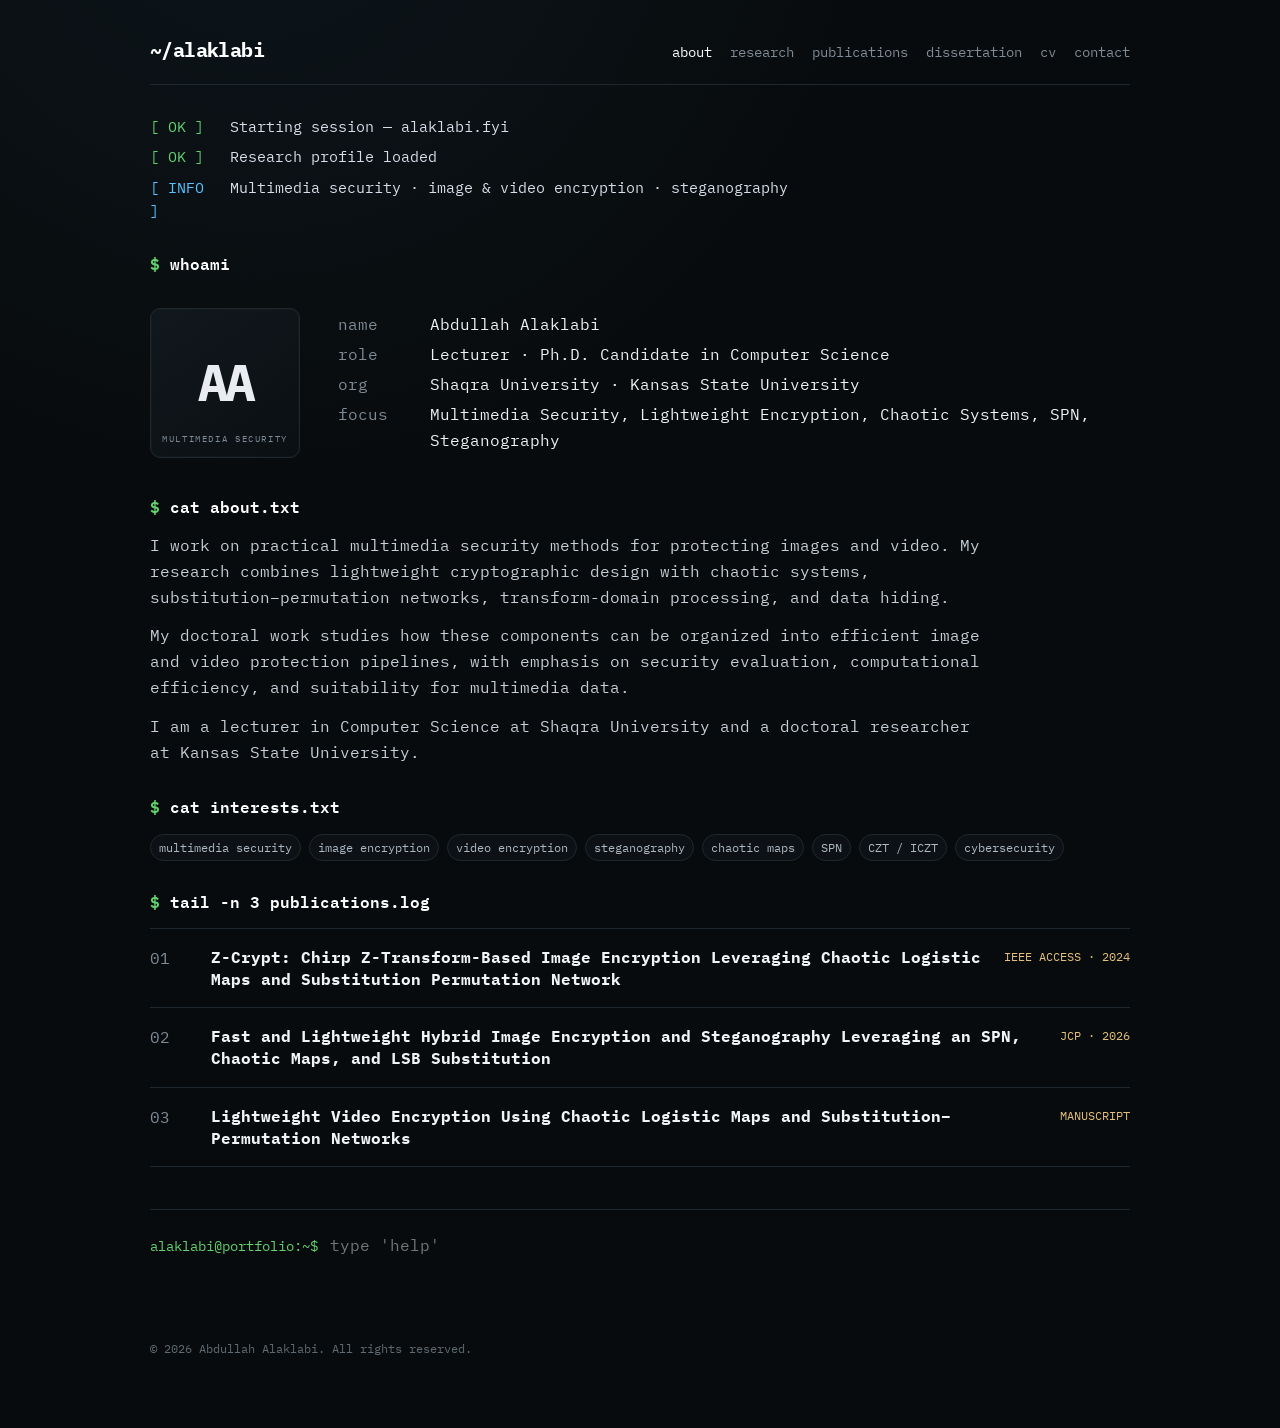
==== index.html @ 9cfd82d3 "Add files via upload" ====
<!doctype html><html lang="en"><head><meta charset="utf-8"><meta name="viewport" content="width=device-width,initial-scale=1"><meta name="description" content="Abdullah Alaklabi — multimedia security, image encryption, video encryption, steganography, chaotic systems, and SPN research."><meta name="theme-color" content="#080b0d"><title>Abdullah Alaklabi — Multimedia Security</title><link rel="preconnect" href="https://fonts.googleapis.com"><link rel="preconnect" href="https://fonts.gstatic.com" crossorigin><link href="https://fonts.googleapis.com/css2?family=IBM+Plex+Mono:wght@400;500;600;700&display=swap" rel="stylesheet"><link rel="stylesheet" href="style.css"></head><body><main class="shell"><header class="header"><a class="brand" href="index.html">~/alaklabi</a><nav class="nav"><a href="index.html">about</a><a href="research.html">research</a><a href="publications.html">publications</a><a href="dissertation.html">dissertation</a><a href="cv.html">cv</a><a href="contact.html">contact</a></nav></header><section class="terminal">
<div class="status"><span class="ok">[ OK ]</span><span>Starting session — alaklabi.fyi</span></div>
<div class="status"><span class="ok">[ OK ]</span><span>Research profile loaded</span></div>
<div class="status"><span class="info">[ INFO ]</span><span>Multimedia security · image & video encryption · steganography</span></div>
<div class="prompt">whoami</div>
<div class="profile"><div class="avatar" aria-label="Abdullah Alaklabi monogram"></div><dl class="kv"><dt>name</dt><dd>Abdullah Alaklabi</dd><dt>role</dt><dd>Lecturer · Ph.D. Candidate in Computer Science</dd><dt>org</dt><dd>Shaqra University · Kansas State University</dd><dt>focus</dt><dd>Multimedia Security, Lightweight Encryption, Chaotic Systems, SPN, Steganography</dd></dl></div>
<div class="prompt">cat about.txt</div>
<div class="copy"><p>I work on practical multimedia security methods for protecting images and video. My research combines lightweight cryptographic design with chaotic systems, substitution–permutation networks, transform-domain processing, and data hiding.</p><p>My doctoral work studies how these components can be organized into efficient image and video protection pipelines, with emphasis on security evaluation, computational efficiency, and suitability for multimedia data.</p><p>I am a lecturer in Computer Science at Shaqra University and a doctoral researcher at Kansas State University.</p></div>
<div class="prompt">cat interests.txt</div><div class="tags"><span class="tag">multimedia security</span><span class="tag">image encryption</span><span class="tag">video encryption</span><span class="tag">steganography</span><span class="tag">chaotic maps</span><span class="tag">SPN</span><span class="tag">CZT / ICZT</span><span class="tag">cybersecurity</span></div>
<div class="prompt">tail -n 3 publications.log</div>
<div class="cards">
<div class="card"><div class="card-head" tabindex="0"><span class="card-num">01</span><span class="card-title">Z-Crypt: Chirp Z-Transform-Based Image Encryption Leveraging Chaotic Logistic Maps and Substitution Permutation Network</span><span class="card-meta">IEEE ACCESS · 2024</span></div></div>
<div class="card"><div class="card-head" tabindex="0"><span class="card-num">02</span><span class="card-title">Fast and Lightweight Hybrid Image Encryption and Steganography Leveraging an SPN, Chaotic Maps, and LSB Substitution</span><span class="card-meta">JCP · 2026</span></div></div>
<div class="card"><div class="card-head" tabindex="0"><span class="card-num">03</span><span class="card-title">Lightweight Video Encryption Using Chaotic Logistic Maps and Substitution–Permutation Networks</span><span class="card-meta">MANUSCRIPT</span></div></div>
</div>
</section><div class="cmdline"><span class="cmd-prefix">alaklabi@portfolio:~$</span><input id="terminal-input" autocomplete="off" spellcheck="false" aria-label="Terminal command" placeholder="type 'help'"></div><div id="terminal-output" class="cmd-output"></div><footer class="footer">© 2026 Abdullah Alaklabi. All rights reserved.</footer></main><script src="script.js"></script></body></html>
---- style.css ----
:root {
  --bg: #080b0d;
  --panel: #0d1115;
  --panel-2: #11171b;
  --text: #d8dee9;
  --muted: #7f8b96;
  --line: #20282f;
  --green: #62d26f;
  --cyan: #59c2ff;
  --amber: #e5c07b;
  --red: #ef6b73;
  --max: 980px;
}
* { box-sizing: border-box; }
html { scroll-behavior: smooth; }
body {
  margin: 0;
  background: radial-gradient(circle at 20% -10%, rgba(89,194,255,.06), transparent 34%), var(--bg);
  color: var(--text);
  font-family: "IBM Plex Mono", "SFMono-Regular", Consolas, "Liberation Mono", monospace;
  line-height: 1.62;
  min-height: 100vh;
}
a { color: var(--cyan); text-decoration: none; }
a:hover { text-decoration: underline; }
.shell { width: min(var(--max), calc(100% - 40px)); margin: 0 auto; padding: 34px 0 70px; }
.header { display: flex; align-items: baseline; justify-content: space-between; gap: 24px; border-bottom: 1px solid var(--line); padding-bottom: 18px; }
.brand { font-size: 1.22rem; font-weight: 700; color: #fff; letter-spacing: -.03em; }
.nav { display: flex; flex-wrap: wrap; gap: 10px 18px; font-size: .9rem; }
.nav a { color: var(--muted); }
.nav a.active, .nav a:hover { color: #fff; text-decoration: none; }
.terminal { margin-top: 30px; }
.status { display: grid; grid-template-columns: 70px 1fr; gap: 10px; margin: 7px 0; font-size: .91rem; }
.ok { color: var(--green); }
.info { color: var(--cyan); }
.warn { color: var(--amber); }
.prompt { margin: 28px 0 13px; color: #fff; font-weight: 600; }
.prompt::before { content: "$ "; color: var(--green); }
.profile { display: grid; grid-template-columns: 160px 1fr; gap: 28px; align-items: center; padding: 18px 0 8px; }
.avatar { width: 150px; height: 150px; border: 1px solid var(--line); border-radius: 10px; display:grid; place-items:center; background: linear-gradient(145deg,#11181d,#0a0f12); box-shadow: inset 0 0 0 1px rgba(255,255,255,.02); position: relative; overflow:hidden; }
.avatar::before { content:"AA"; font-size: 3.2rem; font-weight: 800; color: #e9edf2; letter-spacing:-.08em; }
.avatar::after { content:"MULTIMEDIA SECURITY"; position:absolute; bottom:10px; left:0; right:0; text-align:center; color:var(--muted); font-size:.56rem; letter-spacing:.18em; }
.kv { display:grid; grid-template-columns: 78px 1fr; gap: 4px 14px; margin:0; }
.kv dt { color: var(--muted); }
.kv dd { margin:0; color:#eef2f5; }
.copy { max-width: 830px; color:#c6ced6; }
.copy p { margin: 0 0 13px; }
.tags { display:flex; flex-wrap:wrap; gap:8px; margin-top: 14px; }
.tag { border:1px solid var(--line); background:var(--panel); padding:3px 8px; border-radius:999px; color:#aeb8c2; font-size:.75rem; }
.cards { border-top:1px solid var(--line); margin-top:10px; }
.card { border-bottom:1px solid var(--line); padding:17px 0; }
.card-head { display:grid; grid-template-columns:45px 1fr auto; gap:16px; align-items:start; cursor:pointer; }
.card-num { color:var(--muted); }
.card-title { color:#f1f4f7; font-weight:650; line-height:1.38; }
.card-meta { text-align:right; color:var(--amber); font-size:.78rem; white-space:nowrap; }
.card-extra { display:none; margin:13px 0 0 61px; color:#aeb8c2; max-width:760px; }
.card.open .card-extra { display:block; }
.card-extra .links { margin-top:10px; display:flex; gap:16px; flex-wrap:wrap; }
.chev { color:var(--muted); margin-left:7px; }
.thesis-grid { display:grid; grid-template-columns: repeat(2, minmax(0,1fr)); gap:12px; }
.module { border:1px solid var(--line); background:linear-gradient(180deg,var(--panel),rgba(13,17,21,.55)); padding:15px; border-radius:8px; }
.module b { color:#eef2f5; }
.module small { display:block; color:var(--muted); margin-top:5px; }
.timeline { border-left:1px solid var(--line); margin: 13px 0 0 8px; padding-left:19px; }
.timeline-item { position:relative; margin:0 0 18px; }
.timeline-item::before { content:""; position:absolute; left:-24px; top:.6em; width:8px; height:8px; border-radius:50%; background:var(--green); box-shadow:0 0 0 4px var(--bg); }
.timeline-item .year { color:var(--amber); font-size:.8rem; }
.cmdline { display:flex; gap:10px; align-items:center; margin-top:42px; border-top:1px solid var(--line); padding-top:22px; }
.cmd-prefix { color:var(--green); white-space:nowrap; font-size:.9rem; }
.cmdline input { flex:1; min-width:0; border:0; outline:0; background:transparent; color:#fff; font:inherit; caret-color:var(--green); }
.cmd-output { min-height:30px; margin-top:12px; color:var(--muted); white-space:pre-wrap; font-size:.88rem; }
.footer { color:#5f6a72; margin-top:36px; font-size:.78rem; }
.accent { color:var(--green); }
.muted { color:var(--muted); }
.hero-title { font-size:clamp(1.5rem,4vw,2.45rem); line-height:1.2; letter-spacing:-.045em; color:#f5f7f9; margin:9px 0 16px; }
.hero-title span { color:var(--green); }
hr { border:0; border-top:1px solid var(--line); margin:25px 0; }
@media (max-width:720px) {
  .shell { width:min(100% - 28px,var(--max)); padding-top:22px; }
  .header { align-items:flex-start; flex-direction:column; gap:11px; }
  .profile { grid-template-columns:1fr; }
  .avatar { width:120px; height:120px; }
  .avatar::before { font-size:2.6rem; }
  .card-head { grid-template-columns:34px 1fr; }
  .card-meta { grid-column:2; text-align:left; }
  .card-extra { margin-left:50px; }
  .thesis-grid { grid-template-columns:1fr; }
  .cmd-prefix { display:none; }
}
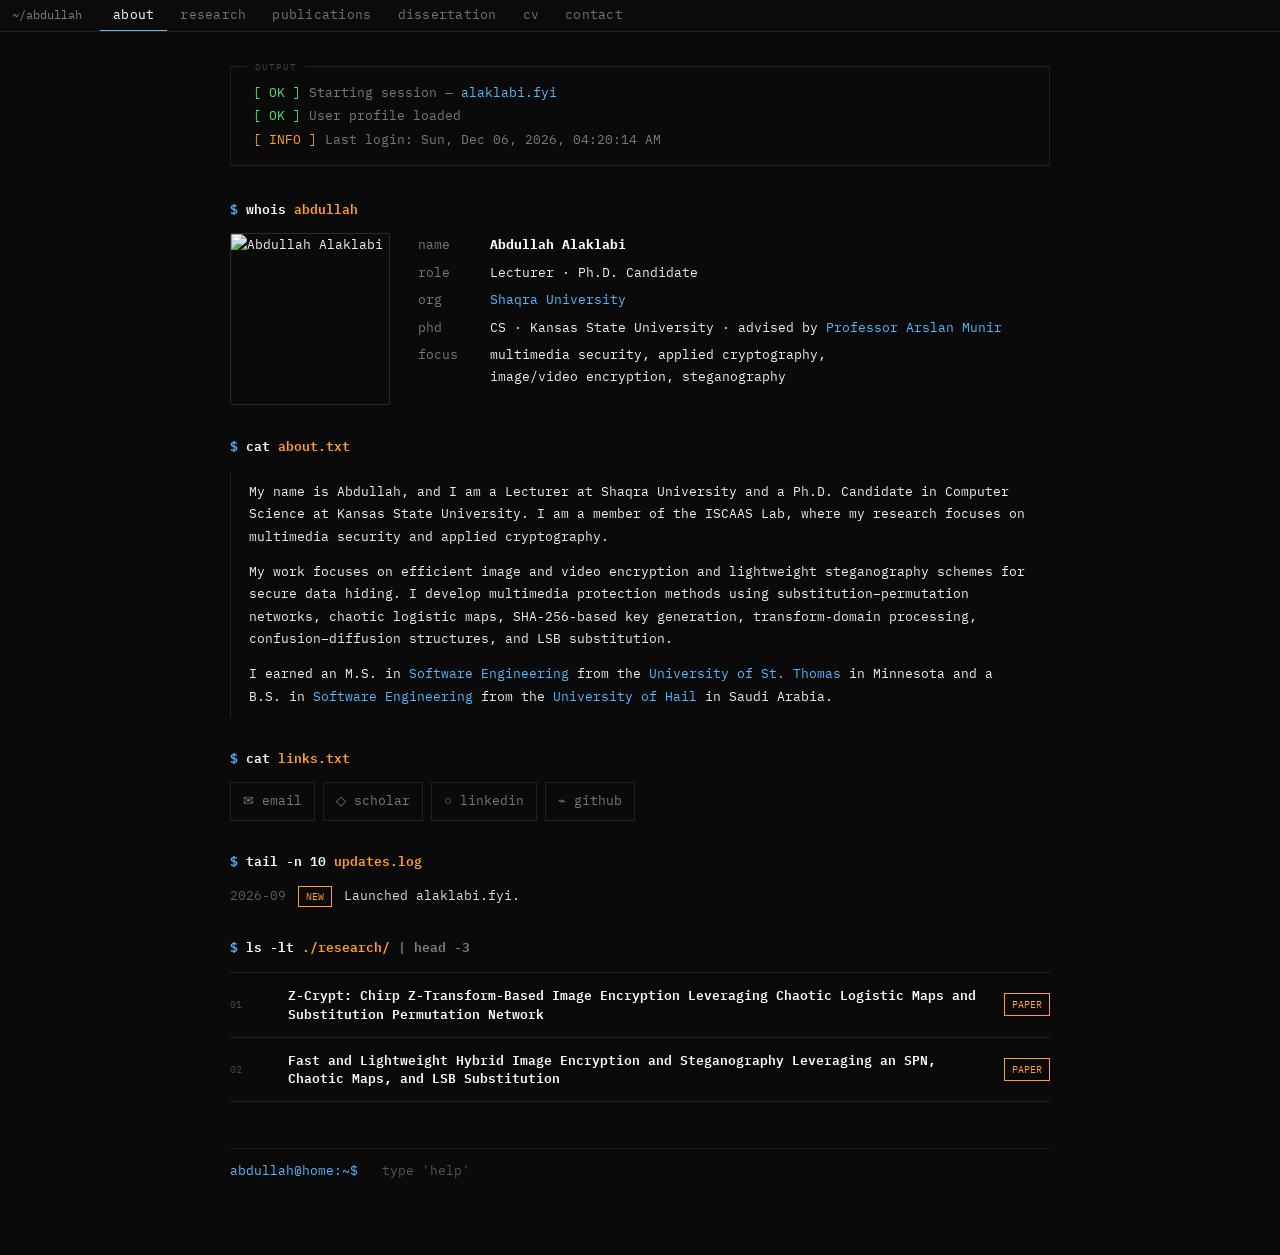
==== commit f129f6c0: "Add files via upload" ====
--- a/index.html
+++ b/index.html
@@ -1,16 +1,15 @@
-<!doctype html><html lang="en"><head><meta charset="utf-8"><meta name="viewport" content="width=device-width,initial-scale=1"><meta name="description" content="Abdullah Alaklabi — multimedia security, image encryption, video encryption, steganography, chaotic systems, and SPN research."><meta name="theme-color" content="#080b0d"><title>Abdullah Alaklabi — Multimedia Security</title><link rel="preconnect" href="https://fonts.googleapis.com"><link rel="preconnect" href="https://fonts.gstatic.com" crossorigin><link href="https://fonts.googleapis.com/css2?family=IBM+Plex+Mono:wght@400;500;600;700&display=swap" rel="stylesheet"><link rel="stylesheet" href="style.css"></head><body><main class="shell"><header class="header"><a class="brand" href="index.html">~/alaklabi</a><nav class="nav"><a href="index.html">about</a><a href="research.html">research</a><a href="publications.html">publications</a><a href="dissertation.html">dissertation</a><a href="cv.html">cv</a><a href="contact.html">contact</a></nav></header><section class="terminal">
-<div class="status"><span class="ok">[ OK ]</span><span>Starting session — alaklabi.fyi</span></div>
-<div class="status"><span class="ok">[ OK ]</span><span>Research profile loaded</span></div>
-<div class="status"><span class="info">[ INFO ]</span><span>Multimedia security · image & video encryption · steganography</span></div>
-<div class="prompt">whoami</div>
-<div class="profile"><div class="avatar" aria-label="Abdullah Alaklabi monogram"></div><dl class="kv"><dt>name</dt><dd>Abdullah Alaklabi</dd><dt>role</dt><dd>Lecturer · Ph.D. Candidate in Computer Science</dd><dt>org</dt><dd>Shaqra University · Kansas State University</dd><dt>focus</dt><dd>Multimedia Security, Lightweight Encryption, Chaotic Systems, SPN, Steganography</dd></dl></div>
-<div class="prompt">cat about.txt</div>
-<div class="copy"><p>I work on practical multimedia security methods for protecting images and video. My research combines lightweight cryptographic design with chaotic systems, substitution–permutation networks, transform-domain processing, and data hiding.</p><p>My doctoral work studies how these components can be organized into efficient image and video protection pipelines, with emphasis on security evaluation, computational efficiency, and suitability for multimedia data.</p><p>I am a lecturer in Computer Science at Shaqra University and a doctoral researcher at Kansas State University.</p></div>
-<div class="prompt">cat interests.txt</div><div class="tags"><span class="tag">multimedia security</span><span class="tag">image encryption</span><span class="tag">video encryption</span><span class="tag">steganography</span><span class="tag">chaotic maps</span><span class="tag">SPN</span><span class="tag">CZT / ICZT</span><span class="tag">cybersecurity</span></div>
-<div class="prompt">tail -n 3 publications.log</div>
-<div class="cards">
-<div class="card"><div class="card-head" tabindex="0"><span class="card-num">01</span><span class="card-title">Z-Crypt: Chirp Z-Transform-Based Image Encryption Leveraging Chaotic Logistic Maps and Substitution Permutation Network</span><span class="card-meta">IEEE ACCESS · 2024</span></div></div>
-<div class="card"><div class="card-head" tabindex="0"><span class="card-num">02</span><span class="card-title">Fast and Lightweight Hybrid Image Encryption and Steganography Leveraging an SPN, Chaotic Maps, and LSB Substitution</span><span class="card-meta">JCP · 2026</span></div></div>
-<div class="card"><div class="card-head" tabindex="0"><span class="card-num">03</span><span class="card-title">Lightweight Video Encryption Using Chaotic Logistic Maps and Substitution–Permutation Networks</span><span class="card-meta">MANUSCRIPT</span></div></div>
-</div>
-</section><div class="cmdline"><span class="cmd-prefix">alaklabi@portfolio:~$</span><input id="terminal-input" autocomplete="off" spellcheck="false" aria-label="Terminal command" placeholder="type 'help'"></div><div id="terminal-output" class="cmd-output"></div><footer class="footer">© 2026 Abdullah Alaklabi. All rights reserved.</footer></main><script src="script.js"></script></body></html>+<!doctype html><html lang="en"><head><meta charset="utf-8"><meta name="viewport" content="width=device-width,initial-scale=1"><meta name="description" content="Abdullah Alaklabi — multimedia security and applied cryptography"><title>Abdullah Alaklabi</title><link rel="preconnect" href="https://fonts.googleapis.com"><link rel="preconnect" href="https://fonts.gstatic.com" crossorigin><link href="https://fonts.googleapis.com/css2?family=IBM+Plex+Mono:wght@400;500;600;700&display=swap" rel="stylesheet"><link rel="stylesheet" href="style.css"></head><body>
+<header class="topbar"><div class="topbar-inner"><a class="brand" href="index.html">~/abdullah</a><nav class="nav"><a href="index.html">about</a><a href="research.html">research</a><a href="publications.html">publications</a><a href="dissertation.html">dissertation</a><a href="cv.html">cv</a><a href="contact.html">contact</a></nav></div></header>
+<main class="page">
+<section class="output-box"><div class="output-label">OUTPUT</div><div><span class="ok">[ OK ]</span> Starting session — <a href="https://alaklabi.fyi">alaklabi.fyi</a></div><div><span class="ok">[ OK ]</span> User profile loaded</div><div><span class="info">[ INFO ]</span> Last login: <span data-last-login></span></div></section>
+<div class="prompt">whois <span class="orange">abdullah</span></div>
+<section class="whois"><img class="portrait" src="https://raw.githubusercontent.com/AbdullahAlaklabi1/AbdullahAlaklabi1.github.io/main/images/AbdullahAlaklabi.jpg" alt="Abdullah Alaklabi"><dl class="kv"><dt>name</dt><dd><strong>Abdullah Alaklabi</strong></dd><dt>role</dt><dd>Lecturer · Ph.D. Candidate</dd><dt>org</dt><dd><a href="https://www.su.edu.sa/en/colleges/college-computing-and-information-technology-shaqra/department-computer-science" target="_blank" rel="noopener">Shaqra University</a></dd><dt>phd</dt><dd>CS · Kansas State University · advised by <a href="https://munir.iscaaslab.com/" target="_blank" rel="noopener">Professor Arslan Munir</a></dd><dt>focus</dt><dd>multimedia security, applied cryptography,<br>image/video encryption, steganography</dd></dl></section>
+<div class="prompt">cat <span class="orange">about.txt</span></div>
+<section class="text-block"><p>My name is Abdullah, and I am a Lecturer at Shaqra University and a Ph.D. Candidate in Computer Science at Kansas State University. I am a member of the ISCAAS Lab, where my research focuses on multimedia security and applied cryptography.</p><p>My work focuses on efficient image and video encryption and lightweight steganography schemes for secure data hiding. I develop multimedia protection methods using substitution–permutation networks, chaotic logistic maps, SHA-256-based key generation, transform-domain processing, confusion–diffusion structures, and LSB substitution.</p><p>I earned an M.S. in <a href="https://software.stthomas.edu/degree/masters/software-engineering/" target="_blank" rel="noopener">Software Engineering</a> from the <a href="https://www.stthomas.edu/" target="_blank" rel="noopener">University of St. Thomas</a> in Minnesota and a B.S. in <a href="https://www.uoh.edu.sa/en/Colleges/C-S-Engineering/Pages/CollegeDepartmentDetails.aspx?sid=3" target="_blank" rel="noopener">Software Engineering</a> from the <a href="https://www.uoh.edu.sa/En/Pages/Home.aspx" target="_blank" rel="noopener">University of Hail</a> in Saudi Arabia.</p></section>
+<div class="prompt">cat <span class="orange">links.txt</span></div>
+<section class="link-buttons"><a href="mailto:alaklabi1@ksu.edu">✉ email</a><a href="https://scholar.google.com/citations?user=vVHuv7kAAAAJ&hl=en" target="_blank" rel="noopener">◇ scholar</a><a href="https://www.linkedin.com/in/abdullah-alaklabi-559195176/" target="_blank" rel="noopener">○ linkedin</a><a href="https://github.com/AbdullahAlaklabi1" target="_blank" rel="noopener">⌁ github</a></section>
+<div class="prompt">tail -n 10 <span class="orange">updates.log</span></div><section class="mini-log"><span class="date">2026-09</span><span class="badge">NEW</span><span>Launched alaklabi.fyi.</span></section>
+<div class="prompt">ls -lt <span class="orange">./research/</span> <span class="muted">| head -3</span></div>
+<section class="publication-list"><article class="pub"><div class="pub-num">01</div><div class="pub-title">Z-Crypt: Chirp Z-Transform-Based Image Encryption Leveraging Chaotic Logistic Maps and Substitution Permutation Network</div><a class="paper-link" href="https://ieeexplore.ieee.org/document/10662917" target="_blank" rel="noopener">PAPER</a></article><article class="pub"><div class="pub-num">02</div><div class="pub-title">Fast and Lightweight Hybrid Image Encryption and Steganography Leveraging an SPN, Chaotic Maps, and LSB Substitution</div><a class="paper-link" href="https://www.mdpi.com/2624-800X/6/1/31" target="_blank" rel="noopener">PAPER</a></article></section>
+<div class="terminal-footer"><span class="host">abdullah@home:~$</span>&nbsp;&nbsp; type 'help'</div>
+</main><script src="script.js"></script></body></html>
--- a/style.css
+++ b/style.css
@@ -1,89 +1,43 @@
-:root {
-  --bg: #080b0d;
-  --panel: #0d1115;
-  --panel-2: #11171b;
-  --text: #d8dee9;
-  --muted: #7f8b96;
-  --line: #20282f;
-  --green: #62d26f;
-  --cyan: #59c2ff;
-  --amber: #e5c07b;
-  --red: #ef6b73;
-  --max: 980px;
+:root{
+  --bg:#0a0a0a;
+  --panel:#0b0b0b;
+  --text:#f1f1f1;
+  --muted:#6e7781;
+  --line:#232323;
+  --blue:#55b8ff;
+  --green:#59e06d;
+  --orange:#ff9d2e;
+  --max:820px;
 }
-* { box-sizing: border-box; }
-html { scroll-behavior: smooth; }
-body {
-  margin: 0;
-  background: radial-gradient(circle at 20% -10%, rgba(89,194,255,.06), transparent 34%), var(--bg);
-  color: var(--text);
-  font-family: "IBM Plex Mono", "SFMono-Regular", Consolas, "Liberation Mono", monospace;
-  line-height: 1.62;
-  min-height: 100vh;
+*{box-sizing:border-box}
+html{background:var(--bg);scroll-behavior:smooth}
+body{margin:0;background:var(--bg);color:var(--text);font-family:"IBM Plex Mono",Consolas,"Liberation Mono",monospace;font-size:13px;line-height:1.72}
+a{color:var(--blue);text-decoration:none}a:hover{text-decoration:underline}
+.topbar{height:32px;border-bottom:1px solid #202020;background:#0b0b0b;position:sticky;top:0;z-index:10}
+.topbar-inner{height:100%;width:min(100%,1500px);margin:0 auto;display:flex;align-items:center;padding:0 12px}
+.brand{color:#777f87;margin-right:18px;white-space:nowrap;font-size:12px}
+.nav{display:flex;height:100%;align-items:stretch;gap:0;overflow-x:auto}
+.nav a{display:flex;align-items:center;color:#6f757c;padding:0 13px;border-bottom:1px solid transparent;letter-spacing:.02em;white-space:nowrap}
+.nav a.active{color:#fff;border-bottom-color:#71bcef}.nav a:hover{color:#fff;text-decoration:none}
+.page{width:min(var(--max),calc(100% - 34px));margin:34px auto 72px}
+.output-box{position:relative;border:1px solid var(--line);background:#0a0a0a;padding:14px 22px 13px;margin-bottom:32px;color:#737b84}
+.output-box>div:not(.output-label){margin:1px 0}.output-label{position:absolute;top:-8px;left:16px;background:var(--bg);padding:0 8px;font-size:9px;color:#3e4348;letter-spacing:.22em}
+.ok{color:var(--green)}.info{color:var(--orange)}
+.prompt{margin:29px 0 13px;color:#fff;font-weight:600}.prompt::before{content:"$ ";color:var(--blue)}
+.orange{color:var(--orange)}
+.whois{display:grid;grid-template-columns:160px 1fr;gap:28px;align-items:start;margin-bottom:30px}
+.portrait{width:160px;height:172px;object-fit:cover;border:1px solid #2b2b2b;border-radius:2px}
+.kv{display:grid;grid-template-columns:58px 1fr;gap:5px 14px;margin:0;padding-top:1px}.kv dt{color:#717984}.kv dd{margin:0;color:#f0f0f0}.kv strong{color:#fff}
+.text-block{border-left:1px solid #252525;padding:10px 18px;color:#efefef}.text-block p{margin:0 0 13px}.text-block p:last-child{margin-bottom:0}
+.link-buttons{display:flex;flex-wrap:wrap;gap:8px}.link-buttons a{border:1px solid #202020;color:#747b82;padding:7px 12px}.link-buttons a:hover{border-color:#3b3b3b;color:#fff;text-decoration:none}
+.mini-log{display:flex;align-items:center;gap:12px;color:#dcdcdc}.mini-log .date{color:#555e66}.badge{border:1px solid var(--orange);color:var(--orange);padding:1px 7px;font-size:10px}
+.project-list,.contact-list,.publication-list{border-top:1px solid var(--line)}
+.project{display:grid;grid-template-columns:44px 1fr auto;gap:14px;align-items:center;padding:12px 0;border-bottom:1px solid var(--line);position:relative}.project:after{content:"▸";position:absolute;right:2px;top:7px;color:#41464b;font-size:10px}.project-num{color:#42484e;font-size:10px}.project-title{font-weight:600;color:#fff;line-height:1.45}.project-meta{text-align:right;color:var(--orange);font-size:10px;white-space:nowrap}.project-tags{grid-column:2/4;display:flex;gap:5px;justify-content:flex-end}.project-tags span{border:1px solid var(--orange);color:var(--orange);padding:1px 6px;font-size:9px}
+.pub{display:grid;grid-template-columns:44px 1fr auto;gap:14px;align-items:center;padding:13px 0;border-bottom:1px solid var(--line)}.pub-num{color:#42484e;font-size:10px}.pub-title{color:#fff;font-weight:600;line-height:1.45}.paper-link{color:var(--orange);border:1px solid var(--orange);padding:2px 7px;font-size:10px;white-space:nowrap}.paper-link:hover{background:#16100a;text-decoration:none}
+.contact-row{display:grid;grid-template-columns:44px 120px 1fr 18px;border-bottom:1px solid var(--line);align-items:center;min-height:48px}.contact-row>div{padding:9px 14px}.contact-row .num{color:#42484e;font-size:10px;border-right:1px solid var(--line)}.contact-row .label{color:#6f7780;border-right:1px solid var(--line)}.contact-row .value{color:#fff}.contact-row .arrow{color:#4a4f54;text-align:right;padding-right:0}
+.cv-list{border-left:1px solid #252525;padding-left:18px}.cv-item{margin-bottom:17px}.cv-date{color:var(--orange);font-size:10px}.muted{color:#777f87}.skills{display:flex;flex-wrap:wrap;gap:7px}.skills span{border:1px solid #222;padding:3px 7px;color:#8a929a}
+.terminal-footer{border-top:1px solid #1c1c1c;margin-top:46px;padding-top:11px;color:#50565c}.terminal-footer .host{color:var(--blue)}
+.empty-space{min-height:520px}
+@media(max-width:700px){
+  body{font-size:12px}.page{width:min(100% - 24px,var(--max));margin-top:24px}.whois{grid-template-columns:1fr}.portrait{width:145px;height:158px}.project,.pub{grid-template-columns:32px 1fr}.project-meta,.paper-link{grid-column:2;text-align:left;justify-self:start}.project-tags{grid-column:2;justify-content:flex-start}.contact-row{grid-template-columns:34px 92px 1fr 12px}.nav a{padding:0 10px}
 }
-a { color: var(--cyan); text-decoration: none; }
-a:hover { text-decoration: underline; }
-.shell { width: min(var(--max), calc(100% - 40px)); margin: 0 auto; padding: 34px 0 70px; }
-.header { display: flex; align-items: baseline; justify-content: space-between; gap: 24px; border-bottom: 1px solid var(--line); padding-bottom: 18px; }
-.brand { font-size: 1.22rem; font-weight: 700; color: #fff; letter-spacing: -.03em; }
-.nav { display: flex; flex-wrap: wrap; gap: 10px 18px; font-size: .9rem; }
-.nav a { color: var(--muted); }
-.nav a.active, .nav a:hover { color: #fff; text-decoration: none; }
-.terminal { margin-top: 30px; }
-.status { display: grid; grid-template-columns: 70px 1fr; gap: 10px; margin: 7px 0; font-size: .91rem; }
-.ok { color: var(--green); }
-.info { color: var(--cyan); }
-.warn { color: var(--amber); }
-.prompt { margin: 28px 0 13px; color: #fff; font-weight: 600; }
-.prompt::before { content: "$ "; color: var(--green); }
-.profile { display: grid; grid-template-columns: 160px 1fr; gap: 28px; align-items: center; padding: 18px 0 8px; }
-.avatar { width: 150px; height: 150px; border: 1px solid var(--line); border-radius: 10px; display:grid; place-items:center; background: linear-gradient(145deg,#11181d,#0a0f12); box-shadow: inset 0 0 0 1px rgba(255,255,255,.02); position: relative; overflow:hidden; }
-.avatar::before { content:"AA"; font-size: 3.2rem; font-weight: 800; color: #e9edf2; letter-spacing:-.08em; }
-.avatar::after { content:"MULTIMEDIA SECURITY"; position:absolute; bottom:10px; left:0; right:0; text-align:center; color:var(--muted); font-size:.56rem; letter-spacing:.18em; }
-.kv { display:grid; grid-template-columns: 78px 1fr; gap: 4px 14px; margin:0; }
-.kv dt { color: var(--muted); }
-.kv dd { margin:0; color:#eef2f5; }
-.copy { max-width: 830px; color:#c6ced6; }
-.copy p { margin: 0 0 13px; }
-.tags { display:flex; flex-wrap:wrap; gap:8px; margin-top: 14px; }
-.tag { border:1px solid var(--line); background:var(--panel); padding:3px 8px; border-radius:999px; color:#aeb8c2; font-size:.75rem; }
-.cards { border-top:1px solid var(--line); margin-top:10px; }
-.card { border-bottom:1px solid var(--line); padding:17px 0; }
-.card-head { display:grid; grid-template-columns:45px 1fr auto; gap:16px; align-items:start; cursor:pointer; }
-.card-num { color:var(--muted); }
-.card-title { color:#f1f4f7; font-weight:650; line-height:1.38; }
-.card-meta { text-align:right; color:var(--amber); font-size:.78rem; white-space:nowrap; }
-.card-extra { display:none; margin:13px 0 0 61px; color:#aeb8c2; max-width:760px; }
-.card.open .card-extra { display:block; }
-.card-extra .links { margin-top:10px; display:flex; gap:16px; flex-wrap:wrap; }
-.chev { color:var(--muted); margin-left:7px; }
-.thesis-grid { display:grid; grid-template-columns: repeat(2, minmax(0,1fr)); gap:12px; }
-.module { border:1px solid var(--line); background:linear-gradient(180deg,var(--panel),rgba(13,17,21,.55)); padding:15px; border-radius:8px; }
-.module b { color:#eef2f5; }
-.module small { display:block; color:var(--muted); margin-top:5px; }
-.timeline { border-left:1px solid var(--line); margin: 13px 0 0 8px; padding-left:19px; }
-.timeline-item { position:relative; margin:0 0 18px; }
-.timeline-item::before { content:""; position:absolute; left:-24px; top:.6em; width:8px; height:8px; border-radius:50%; background:var(--green); box-shadow:0 0 0 4px var(--bg); }
-.timeline-item .year { color:var(--amber); font-size:.8rem; }
-.cmdline { display:flex; gap:10px; align-items:center; margin-top:42px; border-top:1px solid var(--line); padding-top:22px; }
-.cmd-prefix { color:var(--green); white-space:nowrap; font-size:.9rem; }
-.cmdline input { flex:1; min-width:0; border:0; outline:0; background:transparent; color:#fff; font:inherit; caret-color:var(--green); }
-.cmd-output { min-height:30px; margin-top:12px; color:var(--muted); white-space:pre-wrap; font-size:.88rem; }
-.footer { color:#5f6a72; margin-top:36px; font-size:.78rem; }
-.accent { color:var(--green); }
-.muted { color:var(--muted); }
-.hero-title { font-size:clamp(1.5rem,4vw,2.45rem); line-height:1.2; letter-spacing:-.045em; color:#f5f7f9; margin:9px 0 16px; }
-.hero-title span { color:var(--green); }
-hr { border:0; border-top:1px solid var(--line); margin:25px 0; }
-@media (max-width:720px) {
-  .shell { width:min(100% - 28px,var(--max)); padding-top:22px; }
-  .header { align-items:flex-start; flex-direction:column; gap:11px; }
-  .profile { grid-template-columns:1fr; }
-  .avatar { width:120px; height:120px; }
-  .avatar::before { font-size:2.6rem; }
-  .card-head { grid-template-columns:34px 1fr; }
-  .card-meta { grid-column:2; text-align:left; }
-  .card-extra { margin-left:50px; }
-  .thesis-grid { grid-template-columns:1fr; }
-  .cmd-prefix { display:none; }
-}
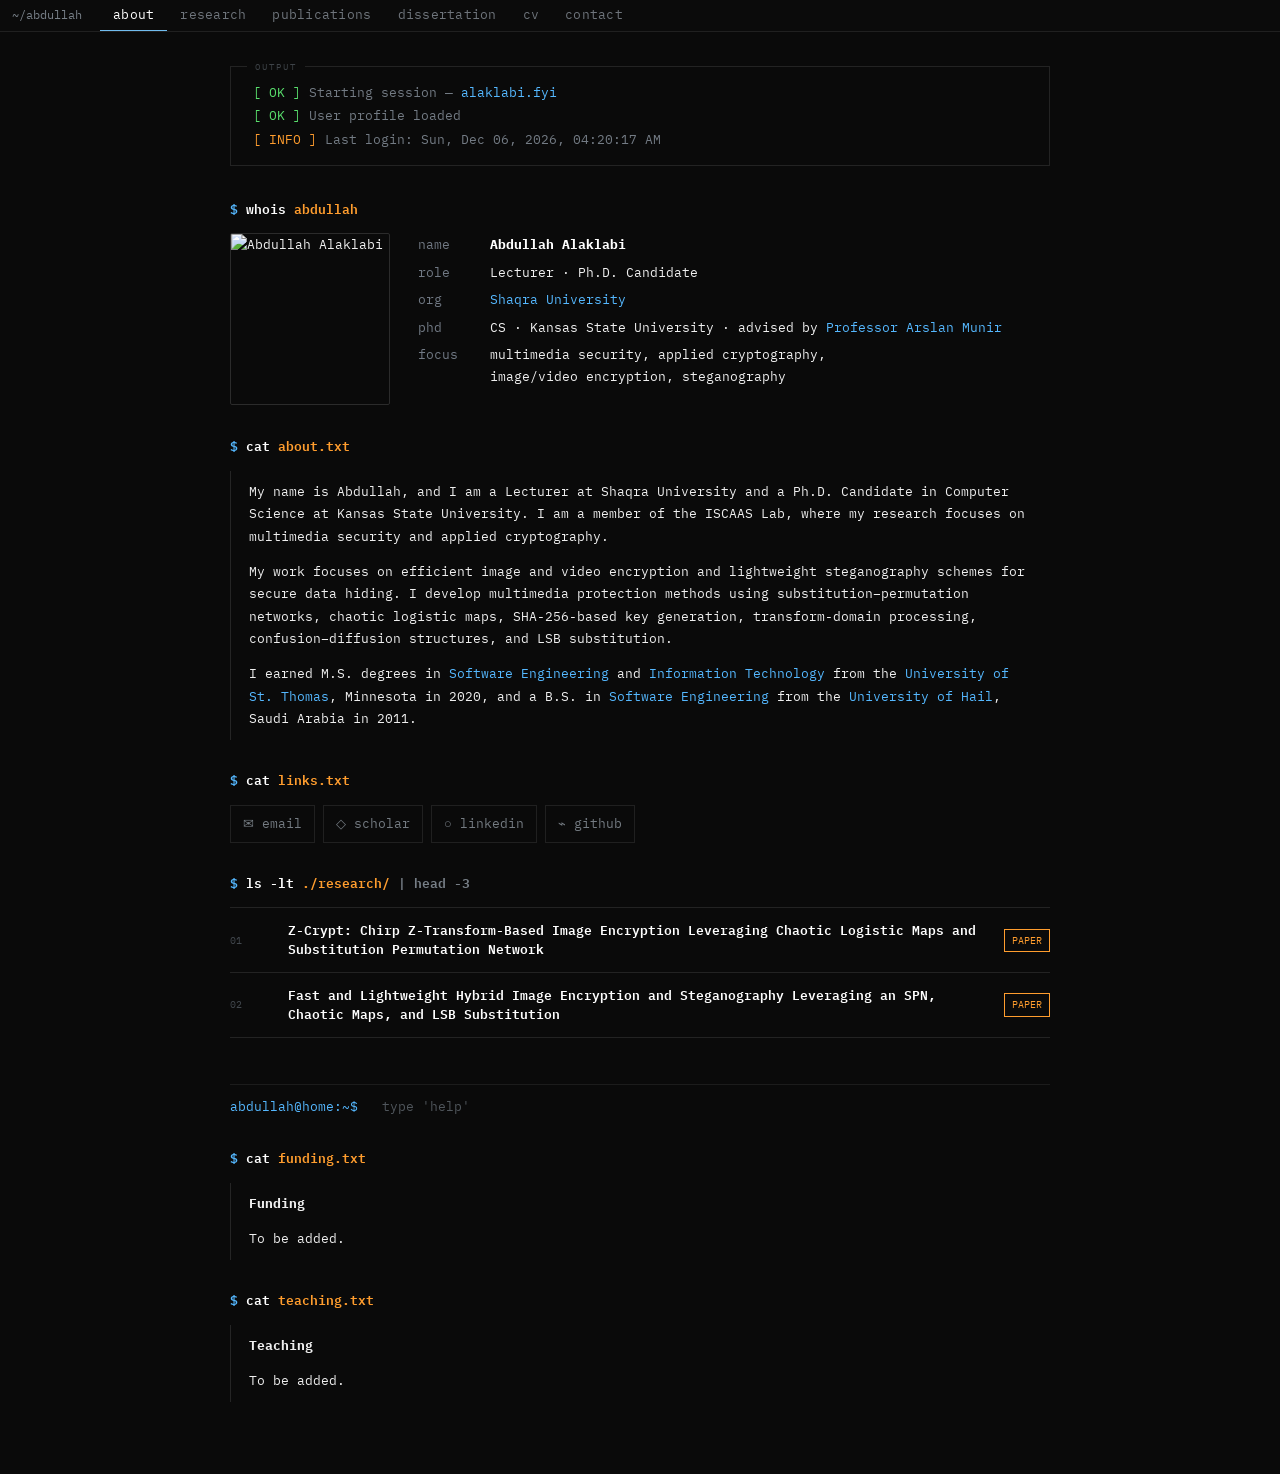
==== commit 85a173fa: "Add files via upload" ====
--- a/index.html
+++ b/index.html
@@ -5,11 +5,17 @@
 <div class="prompt">whois <span class="orange">abdullah</span></div>
 <section class="whois"><img class="portrait" src="https://raw.githubusercontent.com/AbdullahAlaklabi1/AbdullahAlaklabi1.github.io/main/images/AbdullahAlaklabi.jpg" alt="Abdullah Alaklabi"><dl class="kv"><dt>name</dt><dd><strong>Abdullah Alaklabi</strong></dd><dt>role</dt><dd>Lecturer · Ph.D. Candidate</dd><dt>org</dt><dd><a href="https://www.su.edu.sa/en/colleges/college-computing-and-information-technology-shaqra/department-computer-science" target="_blank" rel="noopener">Shaqra University</a></dd><dt>phd</dt><dd>CS · Kansas State University · advised by <a href="https://munir.iscaaslab.com/" target="_blank" rel="noopener">Professor Arslan Munir</a></dd><dt>focus</dt><dd>multimedia security, applied cryptography,<br>image/video encryption, steganography</dd></dl></section>
 <div class="prompt">cat <span class="orange">about.txt</span></div>
-<section class="text-block"><p>My name is Abdullah, and I am a Lecturer at Shaqra University and a Ph.D. Candidate in Computer Science at Kansas State University. I am a member of the ISCAAS Lab, where my research focuses on multimedia security and applied cryptography.</p><p>My work focuses on efficient image and video encryption and lightweight steganography schemes for secure data hiding. I develop multimedia protection methods using substitution–permutation networks, chaotic logistic maps, SHA-256-based key generation, transform-domain processing, confusion–diffusion structures, and LSB substitution.</p><p>I earned an M.S. in <a href="https://software.stthomas.edu/degree/masters/software-engineering/" target="_blank" rel="noopener">Software Engineering</a> from the <a href="https://www.stthomas.edu/" target="_blank" rel="noopener">University of St. Thomas</a> in Minnesota and a B.S. in <a href="https://www.uoh.edu.sa/en/Colleges/C-S-Engineering/Pages/CollegeDepartmentDetails.aspx?sid=3" target="_blank" rel="noopener">Software Engineering</a> from the <a href="https://www.uoh.edu.sa/En/Pages/Home.aspx" target="_blank" rel="noopener">University of Hail</a> in Saudi Arabia.</p></section>
+<section class="text-block"><p>My name is Abdullah, and I am a Lecturer at Shaqra University and a Ph.D. Candidate in Computer Science at Kansas State University. I am a member of the ISCAAS Lab, where my research focuses on multimedia security and applied cryptography.</p><p>My work focuses on efficient image and video encryption and lightweight steganography schemes for secure data hiding. I develop multimedia protection methods using substitution–permutation networks, chaotic logistic maps, SHA-256-based key generation, transform-domain processing, confusion–diffusion structures, and LSB substitution.</p><p>I earned M.S. degrees in <a href="https://software.stthomas.edu/degree/masters/software-engineering/?_gl=1*ioir1b*_gcl_au*NTA4MjYxNjU3LjE3NzA2NzIyNDk.*_ga*MTA1Mzk2OTc3Mi4xNzU3MDEwNzk2*_ga_B7VNHGCX7P*czE3NzU0OTc2MzgkbzMkZzEkdDE3NzU1MDAwNTAkajYwJGwwJGgw" target="_blank" rel="noopener">Software Engineering</a> and <a href="https://software.stthomas.edu/degree/masters/information-technology/?_gl=1*12x0dbr*_gcl_au*NTA4MjYxNjU3LjE3NzA2NzIyNDk.*_ga*MTA1Mzk2OTc3Mi4xNzU3MDEwNzk2*_ga_B7VNHGCX7P*czE3NzU0OTc2MzgkbzMkZzEkdDE3NzU1MDA2NjMkajYwJGwwJGgw" target="_blank" rel="noopener">Information Technology</a> from the <a href="https://www.stthomas.edu/?_gl=1*lhpvqq*_gcl_au*NTA4MjYxNjU3LjE3NzA2NzIyNDk.*_ga*MTA1Mzk2OTc3Mi4xNzU3MDEwNzk2*_ga_B7VNHGCX7P*czE3NzU0OTc2MzgkbzMkZzEkdDE3NzU0OTgzNDUkajYwJGwwJGgw" target="_blank" rel="noopener">University of St. Thomas</a>, Minnesota in 2020, and a B.S. in <a href="https://www.uoh.edu.sa/en/Colleges/C-S-Engineering/Pages/CollegeDepartmentDetails.aspx?sid=3" target="_blank" rel="noopener">Software Engineering</a> from the <a href="https://www.uoh.edu.sa/En/Pages/Home.aspx" target="_blank" rel="noopener">University of Hail</a>, Saudi Arabia in 2011.</p></section>
 <div class="prompt">cat <span class="orange">links.txt</span></div>
 <section class="link-buttons"><a href="mailto:alaklabi1@ksu.edu">✉ email</a><a href="https://scholar.google.com/citations?user=vVHuv7kAAAAJ&hl=en" target="_blank" rel="noopener">◇ scholar</a><a href="https://www.linkedin.com/in/abdullah-alaklabi-559195176/" target="_blank" rel="noopener">○ linkedin</a><a href="https://github.com/AbdullahAlaklabi1" target="_blank" rel="noopener">⌁ github</a></section>
-<div class="prompt">tail -n 10 <span class="orange">updates.log</span></div><section class="mini-log"><span class="date">2026-09</span><span class="badge">NEW</span><span>Launched alaklabi.fyi.</span></section>
+
 <div class="prompt">ls -lt <span class="orange">./research/</span> <span class="muted">| head -3</span></div>
 <section class="publication-list"><article class="pub"><div class="pub-num">01</div><div class="pub-title">Z-Crypt: Chirp Z-Transform-Based Image Encryption Leveraging Chaotic Logistic Maps and Substitution Permutation Network</div><a class="paper-link" href="https://ieeexplore.ieee.org/document/10662917" target="_blank" rel="noopener">PAPER</a></article><article class="pub"><div class="pub-num">02</div><div class="pub-title">Fast and Lightweight Hybrid Image Encryption and Steganography Leveraging an SPN, Chaotic Maps, and LSB Substitution</div><a class="paper-link" href="https://www.mdpi.com/2624-800X/6/1/31" target="_blank" rel="noopener">PAPER</a></article></section>
 <div class="terminal-footer"><span class="host">abdullah@home:~$</span>&nbsp;&nbsp; type 'help'</div>
+
+<div class="prompt">cat <span class="orange">funding.txt</span></div>
+<section class="text-block"><p><strong>Funding</strong></p><p>To be added.</p></section>
+
+<div class="prompt">cat <span class="orange">teaching.txt</span></div>
+<section class="text-block"><p><strong>Teaching</strong></p><p>To be added.</p></section>
 </main><script src="script.js"></script></body></html>
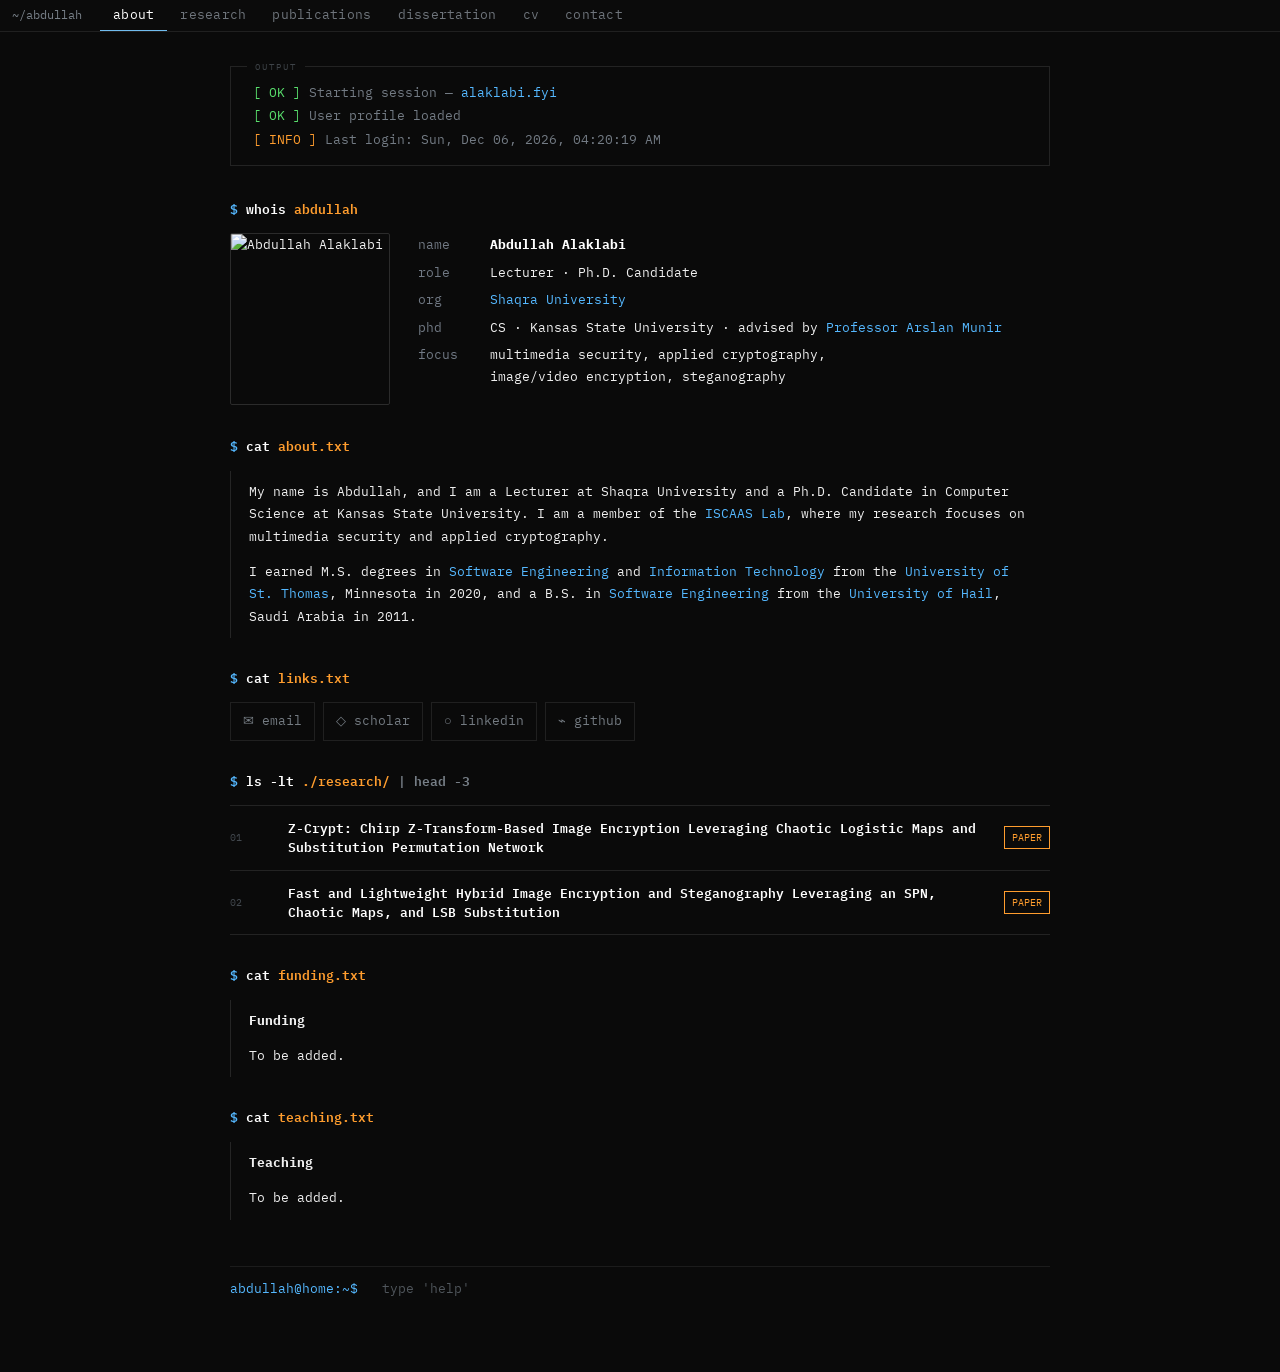
==== commit 1e13374c: "Add files via upload" ====
--- a/index.html
+++ b/index.html
@@ -5,17 +5,17 @@
 <div class="prompt">whois <span class="orange">abdullah</span></div>
 <section class="whois"><img class="portrait" src="https://raw.githubusercontent.com/AbdullahAlaklabi1/AbdullahAlaklabi1.github.io/main/images/AbdullahAlaklabi.jpg" alt="Abdullah Alaklabi"><dl class="kv"><dt>name</dt><dd><strong>Abdullah Alaklabi</strong></dd><dt>role</dt><dd>Lecturer · Ph.D. Candidate</dd><dt>org</dt><dd><a href="https://www.su.edu.sa/en/colleges/college-computing-and-information-technology-shaqra/department-computer-science" target="_blank" rel="noopener">Shaqra University</a></dd><dt>phd</dt><dd>CS · Kansas State University · advised by <a href="https://munir.iscaaslab.com/" target="_blank" rel="noopener">Professor Arslan Munir</a></dd><dt>focus</dt><dd>multimedia security, applied cryptography,<br>image/video encryption, steganography</dd></dl></section>
 <div class="prompt">cat <span class="orange">about.txt</span></div>
-<section class="text-block"><p>My name is Abdullah, and I am a Lecturer at Shaqra University and a Ph.D. Candidate in Computer Science at Kansas State University. I am a member of the ISCAAS Lab, where my research focuses on multimedia security and applied cryptography.</p><p>My work focuses on efficient image and video encryption and lightweight steganography schemes for secure data hiding. I develop multimedia protection methods using substitution–permutation networks, chaotic logistic maps, SHA-256-based key generation, transform-domain processing, confusion–diffusion structures, and LSB substitution.</p><p>I earned M.S. degrees in <a href="https://software.stthomas.edu/degree/masters/software-engineering/?_gl=1*ioir1b*_gcl_au*NTA4MjYxNjU3LjE3NzA2NzIyNDk.*_ga*MTA1Mzk2OTc3Mi4xNzU3MDEwNzk2*_ga_B7VNHGCX7P*czE3NzU0OTc2MzgkbzMkZzEkdDE3NzU1MDAwNTAkajYwJGwwJGgw" target="_blank" rel="noopener">Software Engineering</a> and <a href="https://software.stthomas.edu/degree/masters/information-technology/?_gl=1*12x0dbr*_gcl_au*NTA4MjYxNjU3LjE3NzA2NzIyNDk.*_ga*MTA1Mzk2OTc3Mi4xNzU3MDEwNzk2*_ga_B7VNHGCX7P*czE3NzU0OTc2MzgkbzMkZzEkdDE3NzU1MDA2NjMkajYwJGwwJGgw" target="_blank" rel="noopener">Information Technology</a> from the <a href="https://www.stthomas.edu/?_gl=1*lhpvqq*_gcl_au*NTA4MjYxNjU3LjE3NzA2NzIyNDk.*_ga*MTA1Mzk2OTc3Mi4xNzU3MDEwNzk2*_ga_B7VNHGCX7P*czE3NzU0OTc2MzgkbzMkZzEkdDE3NzU0OTgzNDUkajYwJGwwJGgw" target="_blank" rel="noopener">University of St. Thomas</a>, Minnesota in 2020, and a B.S. in <a href="https://www.uoh.edu.sa/en/Colleges/C-S-Engineering/Pages/CollegeDepartmentDetails.aspx?sid=3" target="_blank" rel="noopener">Software Engineering</a> from the <a href="https://www.uoh.edu.sa/En/Pages/Home.aspx" target="_blank" rel="noopener">University of Hail</a>, Saudi Arabia in 2011.</p></section>
+<section class="text-block"><p>My name is Abdullah, and I am a Lecturer at Shaqra University and a Ph.D. Candidate in Computer Science at Kansas State University. I am a member of the <a href="https://iscaaslab.com/" target="_blank" rel="noopener">ISCAAS Lab</a>, where my research focuses on multimedia security and applied cryptography.</p><p>I earned M.S. degrees in <a href="https://software.stthomas.edu/degree/masters/software-engineering/?_gl=1*ioir1b*_gcl_au*NTA4MjYxNjU3LjE3NzA2NzIyNDk.*_ga*MTA1Mzk2OTc3Mi4xNzU3MDEwNzk2*_ga_B7VNHGCX7P*czE3NzU0OTc2MzgkbzMkZzEkdDE3NzU1MDAwNTAkajYwJGwwJGgw" target="_blank" rel="noopener">Software Engineering</a> and <a href="https://software.stthomas.edu/degree/masters/information-technology/?_gl=1*12x0dbr*_gcl_au*NTA4MjYxNjU3LjE3NzA2NzIyNDk.*_ga*MTA1Mzk2OTc3Mi4xNzU3MDEwNzk2*_ga_B7VNHGCX7P*czE3NzU0OTc2MzgkbzMkZzEkdDE3NzU1MDA2NjMkajYwJGwwJGgw" target="_blank" rel="noopener">Information Technology</a> from the <a href="https://www.stthomas.edu/?_gl=1*lhpvqq*_gcl_au*NTA4MjYxNjU3LjE3NzA2NzIyNDk.*_ga*MTA1Mzk2OTc3Mi4xNzU3MDEwNzk2*_ga_B7VNHGCX7P*czE3NzU0OTc2MzgkbzMkZzEkdDE3NzU0OTgzNDUkajYwJGwwJGgw" target="_blank" rel="noopener">University of St. Thomas</a>, Minnesota in 2020, and a B.S. in <a href="https://www.uoh.edu.sa/en/Colleges/C-S-Engineering/Pages/CollegeDepartmentDetails.aspx?sid=3" target="_blank" rel="noopener">Software Engineering</a> from the <a href="https://www.uoh.edu.sa/En/Pages/Home.aspx" target="_blank" rel="noopener">University of Hail</a>, Saudi Arabia in 2011.</p></section>
 <div class="prompt">cat <span class="orange">links.txt</span></div>
 <section class="link-buttons"><a href="mailto:alaklabi1@ksu.edu">✉ email</a><a href="https://scholar.google.com/citations?user=vVHuv7kAAAAJ&hl=en" target="_blank" rel="noopener">◇ scholar</a><a href="https://www.linkedin.com/in/abdullah-alaklabi-559195176/" target="_blank" rel="noopener">○ linkedin</a><a href="https://github.com/AbdullahAlaklabi1" target="_blank" rel="noopener">⌁ github</a></section>
 
 <div class="prompt">ls -lt <span class="orange">./research/</span> <span class="muted">| head -3</span></div>
 <section class="publication-list"><article class="pub"><div class="pub-num">01</div><div class="pub-title">Z-Crypt: Chirp Z-Transform-Based Image Encryption Leveraging Chaotic Logistic Maps and Substitution Permutation Network</div><a class="paper-link" href="https://ieeexplore.ieee.org/document/10662917" target="_blank" rel="noopener">PAPER</a></article><article class="pub"><div class="pub-num">02</div><div class="pub-title">Fast and Lightweight Hybrid Image Encryption and Steganography Leveraging an SPN, Chaotic Maps, and LSB Substitution</div><a class="paper-link" href="https://www.mdpi.com/2624-800X/6/1/31" target="_blank" rel="noopener">PAPER</a></article></section>
-<div class="terminal-footer"><span class="host">abdullah@home:~$</span>&nbsp;&nbsp; type 'help'</div>
-
 <div class="prompt">cat <span class="orange">funding.txt</span></div>
 <section class="text-block"><p><strong>Funding</strong></p><p>To be added.</p></section>
 
 <div class="prompt">cat <span class="orange">teaching.txt</span></div>
 <section class="text-block"><p><strong>Teaching</strong></p><p>To be added.</p></section>
+
+<div class="terminal-footer"><span class="host">abdullah@home:~$</span>&nbsp;&nbsp; type 'help'</div>
 </main><script src="script.js"></script></body></html>
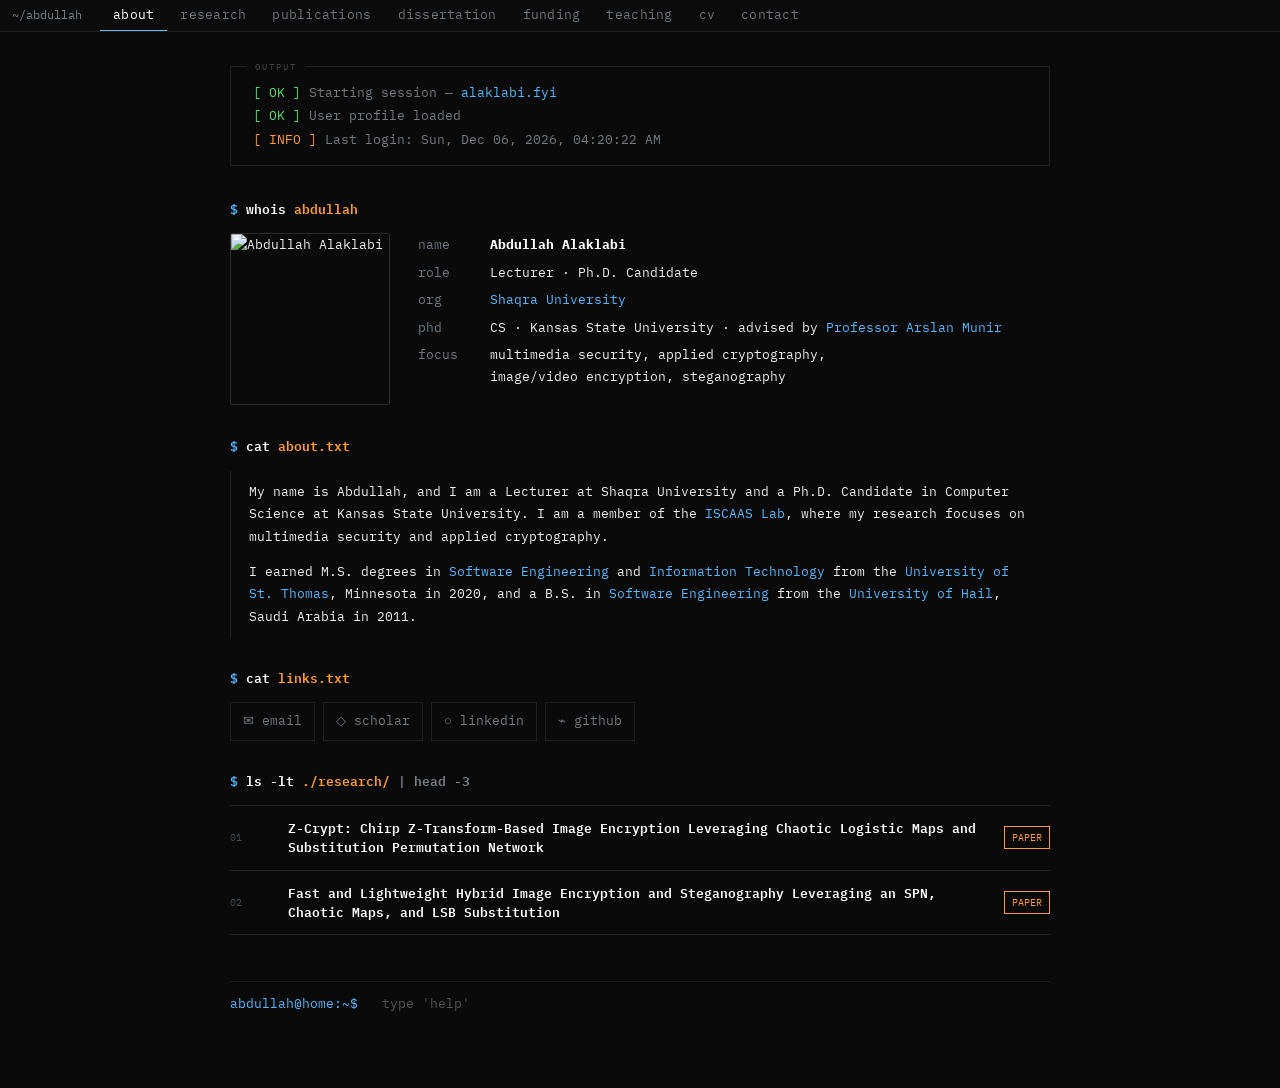
==== commit 78e8813c: "Add files via upload" ====
--- a/index.html
+++ b/index.html
@@ -1,5 +1,5 @@
 <!doctype html><html lang="en"><head><meta charset="utf-8"><meta name="viewport" content="width=device-width,initial-scale=1"><meta name="description" content="Abdullah Alaklabi — multimedia security and applied cryptography"><title>Abdullah Alaklabi</title><link rel="preconnect" href="https://fonts.googleapis.com"><link rel="preconnect" href="https://fonts.gstatic.com" crossorigin><link href="https://fonts.googleapis.com/css2?family=IBM+Plex+Mono:wght@400;500;600;700&display=swap" rel="stylesheet"><link rel="stylesheet" href="style.css"></head><body>
-<header class="topbar"><div class="topbar-inner"><a class="brand" href="index.html">~/abdullah</a><nav class="nav"><a href="index.html">about</a><a href="research.html">research</a><a href="publications.html">publications</a><a href="dissertation.html">dissertation</a><a href="cv.html">cv</a><a href="contact.html">contact</a></nav></div></header>
+<header class="topbar"><div class="topbar-inner"><a class="brand" href="index.html">~/abdullah</a><nav class="nav"><a href="index.html">about</a><a href="research.html">research</a><a href="publications.html">publications</a><a href="dissertation.html">dissertation</a><a href="funding.html">funding</a><a href="teaching.html">teaching</a><a href="cv.html">cv</a><a href="contact.html">contact</a></nav></div></header>
 <main class="page">
 <section class="output-box"><div class="output-label">OUTPUT</div><div><span class="ok">[ OK ]</span> Starting session — <a href="https://alaklabi.fyi">alaklabi.fyi</a></div><div><span class="ok">[ OK ]</span> User profile loaded</div><div><span class="info">[ INFO ]</span> Last login: <span data-last-login></span></div></section>
 <div class="prompt">whois <span class="orange">abdullah</span></div>
@@ -11,11 +11,5 @@
 
 <div class="prompt">ls -lt <span class="orange">./research/</span> <span class="muted">| head -3</span></div>
 <section class="publication-list"><article class="pub"><div class="pub-num">01</div><div class="pub-title">Z-Crypt: Chirp Z-Transform-Based Image Encryption Leveraging Chaotic Logistic Maps and Substitution Permutation Network</div><a class="paper-link" href="https://ieeexplore.ieee.org/document/10662917" target="_blank" rel="noopener">PAPER</a></article><article class="pub"><div class="pub-num">02</div><div class="pub-title">Fast and Lightweight Hybrid Image Encryption and Steganography Leveraging an SPN, Chaotic Maps, and LSB Substitution</div><a class="paper-link" href="https://www.mdpi.com/2624-800X/6/1/31" target="_blank" rel="noopener">PAPER</a></article></section>
-<div class="prompt">cat <span class="orange">funding.txt</span></div>
-<section class="text-block"><p><strong>Funding</strong></p><p>To be added.</p></section>
-
-<div class="prompt">cat <span class="orange">teaching.txt</span></div>
-<section class="text-block"><p><strong>Teaching</strong></p><p>To be added.</p></section>
-
 <div class="terminal-footer"><span class="host">abdullah@home:~$</span>&nbsp;&nbsp; type 'help'</div>
 </main><script src="script.js"></script></body></html>
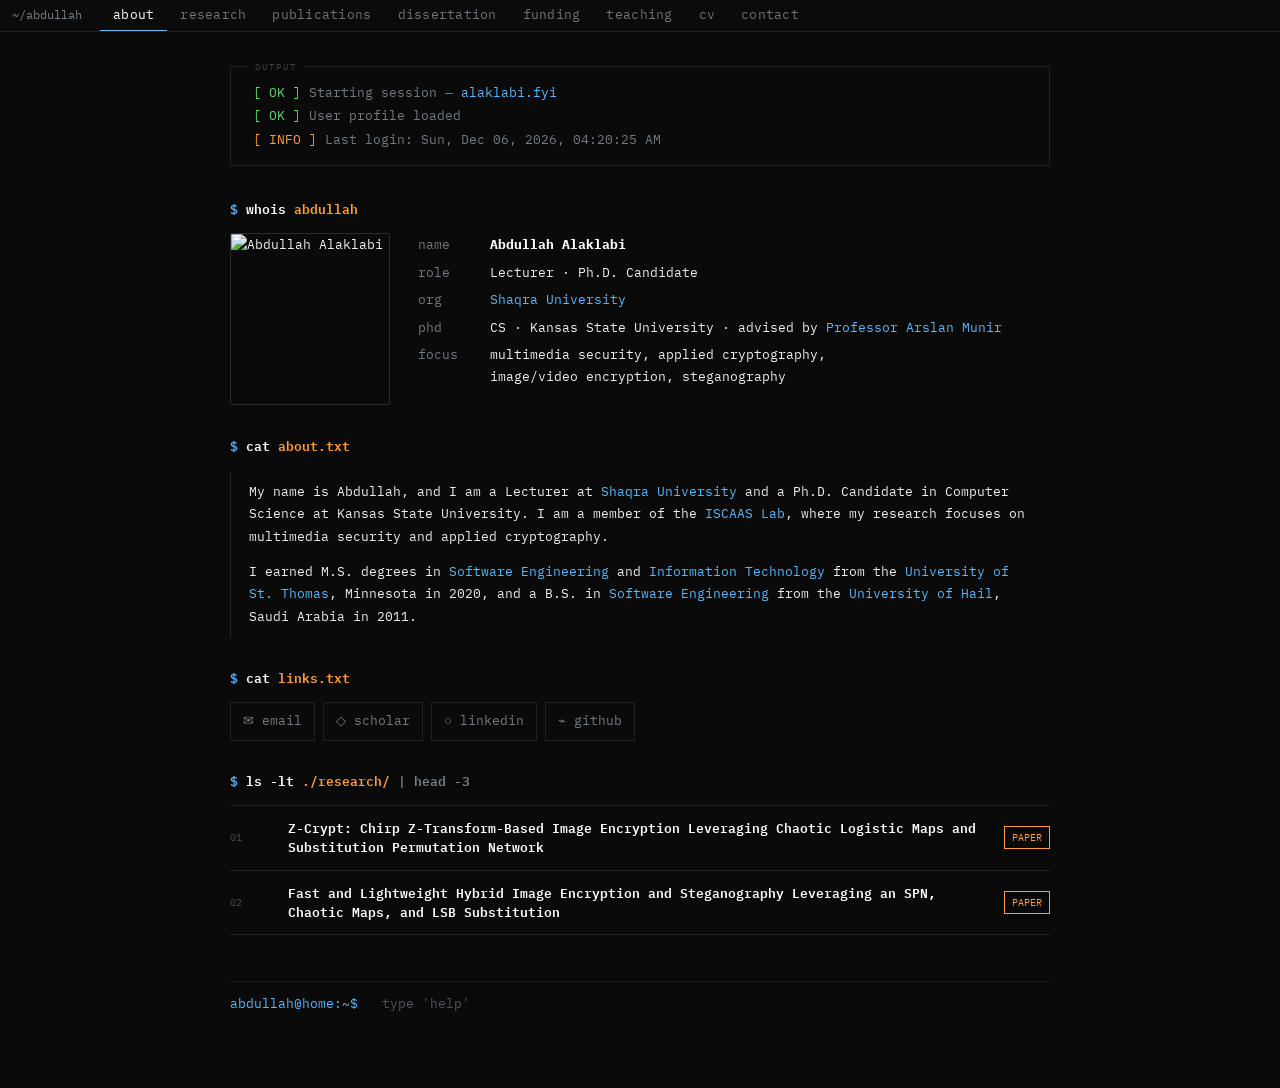
==== commit 075c2ed3: "Add files via upload" ====
--- a/index.html
+++ b/index.html
@@ -3,9 +3,9 @@
 <main class="page">
 <section class="output-box"><div class="output-label">OUTPUT</div><div><span class="ok">[ OK ]</span> Starting session — <a href="https://alaklabi.fyi">alaklabi.fyi</a></div><div><span class="ok">[ OK ]</span> User profile loaded</div><div><span class="info">[ INFO ]</span> Last login: <span data-last-login></span></div></section>
 <div class="prompt">whois <span class="orange">abdullah</span></div>
-<section class="whois"><img class="portrait" src="https://raw.githubusercontent.com/AbdullahAlaklabi1/AbdullahAlaklabi1.github.io/main/images/AbdullahAlaklabi.jpg" alt="Abdullah Alaklabi"><dl class="kv"><dt>name</dt><dd><strong>Abdullah Alaklabi</strong></dd><dt>role</dt><dd>Lecturer · Ph.D. Candidate</dd><dt>org</dt><dd><a href="https://www.su.edu.sa/en/colleges/college-computing-and-information-technology-shaqra/department-computer-science" target="_blank" rel="noopener">Shaqra University</a></dd><dt>phd</dt><dd>CS · Kansas State University · advised by <a href="https://munir.iscaaslab.com/" target="_blank" rel="noopener">Professor Arslan Munir</a></dd><dt>focus</dt><dd>multimedia security, applied cryptography,<br>image/video encryption, steganography</dd></dl></section>
+<section class="whois"><img class="portrait" src="https://raw.githubusercontent.com/AbdullahAlaklabi1/AbdullahAlaklabi1.github.io/main/images/AbdullahAlaklabi.jpg" alt="Abdullah Alaklabi"><dl class="kv"><dt>name</dt><dd><strong>Abdullah Alaklabi</strong></dd><dt>role</dt><dd>Lecturer · Ph.D. Candidate</dd><dt>org</dt><dd><a href="https://www.su.edu.sa/en" target="_blank" rel="noopener">Shaqra University</a></dd><dt>phd</dt><dd>CS · Kansas State University · advised by <a href="https://munir.iscaaslab.com/" target="_blank" rel="noopener">Professor Arslan Munir</a></dd><dt>focus</dt><dd>multimedia security, applied cryptography,<br>image/video encryption, steganography</dd></dl></section>
 <div class="prompt">cat <span class="orange">about.txt</span></div>
-<section class="text-block"><p>My name is Abdullah, and I am a Lecturer at Shaqra University and a Ph.D. Candidate in Computer Science at Kansas State University. I am a member of the <a href="https://iscaaslab.com/" target="_blank" rel="noopener">ISCAAS Lab</a>, where my research focuses on multimedia security and applied cryptography.</p><p>I earned M.S. degrees in <a href="https://software.stthomas.edu/degree/masters/software-engineering/?_gl=1*ioir1b*_gcl_au*NTA4MjYxNjU3LjE3NzA2NzIyNDk.*_ga*MTA1Mzk2OTc3Mi4xNzU3MDEwNzk2*_ga_B7VNHGCX7P*czE3NzU0OTc2MzgkbzMkZzEkdDE3NzU1MDAwNTAkajYwJGwwJGgw" target="_blank" rel="noopener">Software Engineering</a> and <a href="https://software.stthomas.edu/degree/masters/information-technology/?_gl=1*12x0dbr*_gcl_au*NTA4MjYxNjU3LjE3NzA2NzIyNDk.*_ga*MTA1Mzk2OTc3Mi4xNzU3MDEwNzk2*_ga_B7VNHGCX7P*czE3NzU0OTc2MzgkbzMkZzEkdDE3NzU1MDA2NjMkajYwJGwwJGgw" target="_blank" rel="noopener">Information Technology</a> from the <a href="https://www.stthomas.edu/?_gl=1*lhpvqq*_gcl_au*NTA4MjYxNjU3LjE3NzA2NzIyNDk.*_ga*MTA1Mzk2OTc3Mi4xNzU3MDEwNzk2*_ga_B7VNHGCX7P*czE3NzU0OTc2MzgkbzMkZzEkdDE3NzU0OTgzNDUkajYwJGwwJGgw" target="_blank" rel="noopener">University of St. Thomas</a>, Minnesota in 2020, and a B.S. in <a href="https://www.uoh.edu.sa/en/Colleges/C-S-Engineering/Pages/CollegeDepartmentDetails.aspx?sid=3" target="_blank" rel="noopener">Software Engineering</a> from the <a href="https://www.uoh.edu.sa/En/Pages/Home.aspx" target="_blank" rel="noopener">University of Hail</a>, Saudi Arabia in 2011.</p></section>
+<section class="text-block"><p>My name is Abdullah, and I am a Lecturer at <a href="https://www.su.edu.sa/en" target="_blank" rel="noopener">Shaqra University</a> and a Ph.D. Candidate in Computer Science at Kansas State University. I am a member of the <a href="https://iscaaslab.com/" target="_blank" rel="noopener">ISCAAS Lab</a>, where my research focuses on multimedia security and applied cryptography.</p><p>I earned M.S. degrees in <a href="https://software.stthomas.edu/degree/masters/software-engineering/?_gl=1*ioir1b*_gcl_au*NTA4MjYxNjU3LjE3NzA2NzIyNDk.*_ga*MTA1Mzk2OTc3Mi4xNzU3MDEwNzk2*_ga_B7VNHGCX7P*czE3NzU0OTc2MzgkbzMkZzEkdDE3NzU1MDAwNTAkajYwJGwwJGgw" target="_blank" rel="noopener">Software Engineering</a> and <a href="https://software.stthomas.edu/degree/masters/information-technology/?_gl=1*12x0dbr*_gcl_au*NTA4MjYxNjU3LjE3NzA2NzIyNDk.*_ga*MTA1Mzk2OTc3Mi4xNzU3MDEwNzk2*_ga_B7VNHGCX7P*czE3NzU0OTc2MzgkbzMkZzEkdDE3NzU1MDA2NjMkajYwJGwwJGgw" target="_blank" rel="noopener">Information Technology</a> from the <a href="https://www.stthomas.edu/?_gl=1*lhpvqq*_gcl_au*NTA4MjYxNjU3LjE3NzA2NzIyNDk.*_ga*MTA1Mzk2OTc3Mi4xNzU3MDEwNzk2*_ga_B7VNHGCX7P*czE3NzU0OTc2MzgkbzMkZzEkdDE3NzU0OTgzNDUkajYwJGwwJGgw" target="_blank" rel="noopener">University of St. Thomas</a>, Minnesota in 2020, and a B.S. in <a href="https://www.uoh.edu.sa/en/Colleges/C-S-Engineering/Pages/CollegeDepartmentDetails.aspx?sid=3" target="_blank" rel="noopener">Software Engineering</a> from the <a href="https://www.uoh.edu.sa/En/Pages/Home.aspx" target="_blank" rel="noopener">University of Hail</a>, Saudi Arabia in 2011.</p></section>
 <div class="prompt">cat <span class="orange">links.txt</span></div>
 <section class="link-buttons"><a href="mailto:alaklabi1@ksu.edu">✉ email</a><a href="https://scholar.google.com/citations?user=vVHuv7kAAAAJ&hl=en" target="_blank" rel="noopener">◇ scholar</a><a href="https://www.linkedin.com/in/abdullah-alaklabi-559195176/" target="_blank" rel="noopener">○ linkedin</a><a href="https://github.com/AbdullahAlaklabi1" target="_blank" rel="noopener">⌁ github</a></section>
 
